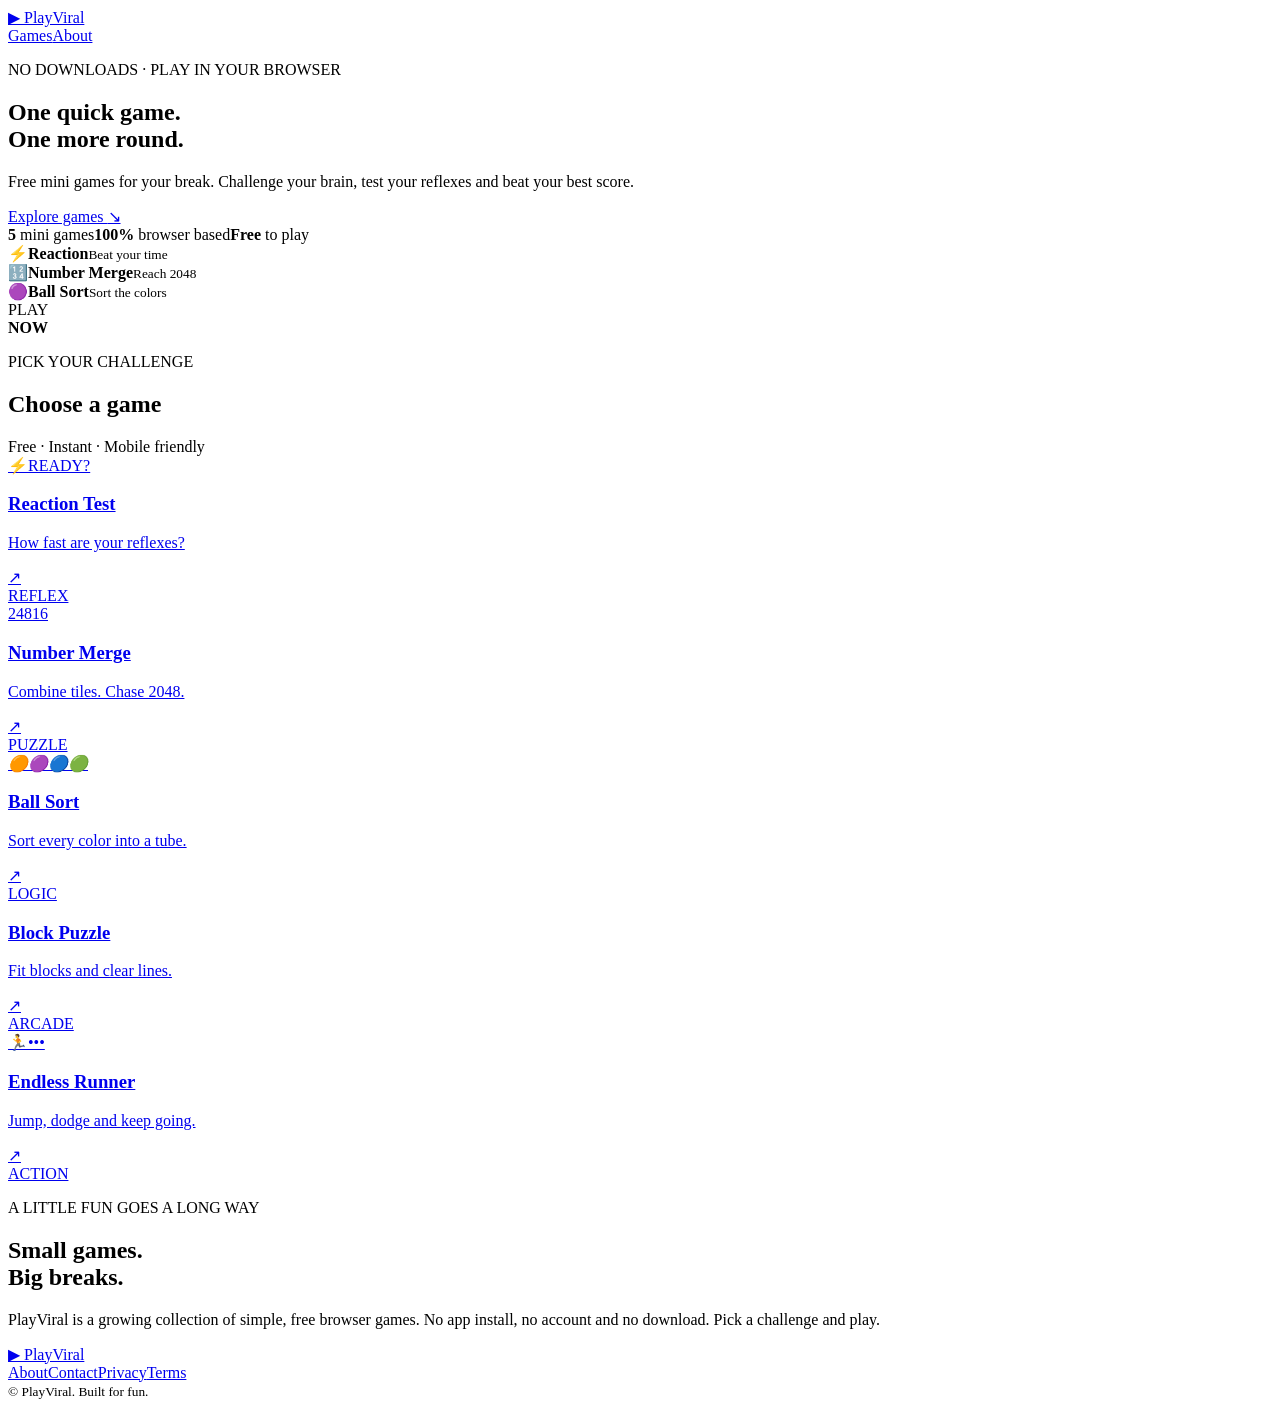
==== index.html @ 58cf7f79 "Initial PlayViral website upload 4." ====
<!doctype html>
<html lang="en">
<head>
  <meta charset="utf-8">
  <meta name="viewport" content="width=device-width, initial-scale=1">
  <title>PlayViral — Free Online Mini Games</title>
  <meta name="description" content="Play free online mini games: reaction speed test, number merge, ball sort, block puzzle and endless runner. No downloads required.">
  <meta name="robots" content="index,follow">
  <link rel="canonical" href="https://YOUR-SITE.pages.dev/">
  <meta property="og:title" content="PlayViral — Free Online Mini Games">
  <meta property="og:description" content="Quick, fun and free browser games. Play instantly on desktop or mobile.">
  <meta property="og:type" content="website">
  <link rel="stylesheet" href="assets/style.css">
  <script defer src="assets/app.js"></script>
</head>
<body>
<header class="site-header">
  <a class="brand" href="./"><span class="brand-mark">▶</span> PlayViral</a>
  <nav><a href="#games">Games</a><a href="#about">About</a></nav>
</header>
<main>
  <section class="hero">
    <div class="hero-copy">
      <p class="eyebrow">NO DOWNLOADS · PLAY IN YOUR BROWSER</p>
      <h1>One quick game.<br><span>One more round.</span></h1>
      <p class="hero-sub">Free mini games for your break. Challenge your brain, test your reflexes and beat your best score.</p>
      <a class="primary-btn" href="#games">Explore games <span>↘</span></a>
      <div class="hero-stats"><span><b>5</b> mini games</span><span><b>100%</b> browser based</span><span><b>Free</b> to play</span></div>
    </div>
    <div class="hero-art" aria-label="Decorative game cards">
      <div class="float-card card-one"><span>⚡</span><b>Reaction</b><small>Beat your time</small></div>
      <div class="float-card card-two"><span>🔢</span><b>Number Merge</b><small>Reach 2048</small></div>
      <div class="float-card card-three"><span>🟣</span><b>Ball Sort</b><small>Sort the colors</small></div>
      <div class="hero-orb">PLAY<br><strong>NOW</strong></div>
    </div>
  </section>

  <section class="section" id="games">
    <div class="section-heading"><div><p class="eyebrow">PICK YOUR CHALLENGE</p><h2>Choose a game</h2></div><span class="muted">Free · Instant · Mobile friendly</span></div>
    <div class="game-grid">
      <a class="game-card" href="games/reaction-test.html"><div class="game-visual visual-reaction">⚡<span>READY?</span></div><div class="game-info"><div><h3>Reaction Test</h3><p>How fast are your reflexes?</p></div><span class="play-icon">↗</span></div><span class="tag">REFLEX</span></a>
      <a class="game-card" href="games/number-merge.html"><div class="game-visual visual-number"><span>2</span><span>4</span><span>8</span><span>16</span></div><div class="game-info"><div><h3>Number Merge</h3><p>Combine tiles. Chase 2048.</p></div><span class="play-icon">↗</span></div><span class="tag">PUZZLE</span></a>
      <a class="game-card" href="games/ball-sort.html"><div class="game-visual visual-balls"><i>🟠</i><i>🟣</i><i>🔵</i><i>🟢</i></div><div class="game-info"><div><h3>Ball Sort</h3><p>Sort every color into a tube.</p></div><span class="play-icon">↗</span></div><span class="tag">LOGIC</span></a>
      <a class="game-card" href="games/block-puzzle.html"><div class="game-visual visual-block"><span></span><span></span><span></span><span></span><span></span><span></span><span></span></div><div class="game-info"><div><h3>Block Puzzle</h3><p>Fit blocks and clear lines.</p></div><span class="play-icon">↗</span></div><span class="tag">ARCADE</span></a>
      <a class="game-card" href="games/endless-runner.html"><div class="game-visual visual-runner">🏃<span>•••</span></div><div class="game-info"><div><h3>Endless Runner</h3><p>Jump, dodge and keep going.</p></div><span class="play-icon">↗</span></div><span class="tag">ACTION</span></a>
    </div>
  </section>
  <section class="about-strip" id="about"><div><p class="eyebrow">A LITTLE FUN GOES A LONG WAY</p><h2>Small games.<br>Big breaks.</h2></div><p>PlayViral is a growing collection of simple, free browser games. No app install, no account and no download. Pick a challenge and play.</p></section>
</main>
<footer><a class="brand" href="./"><span class="brand-mark">▶</span> PlayViral</a><div><a href="about.html">About</a><a href="contact.html">Contact</a><a href="privacy.html">Privacy</a><a href="terms.html">Terms</a></div><small>© <span id="year"></span> PlayViral. Built for fun.</small></footer>
</body></html>
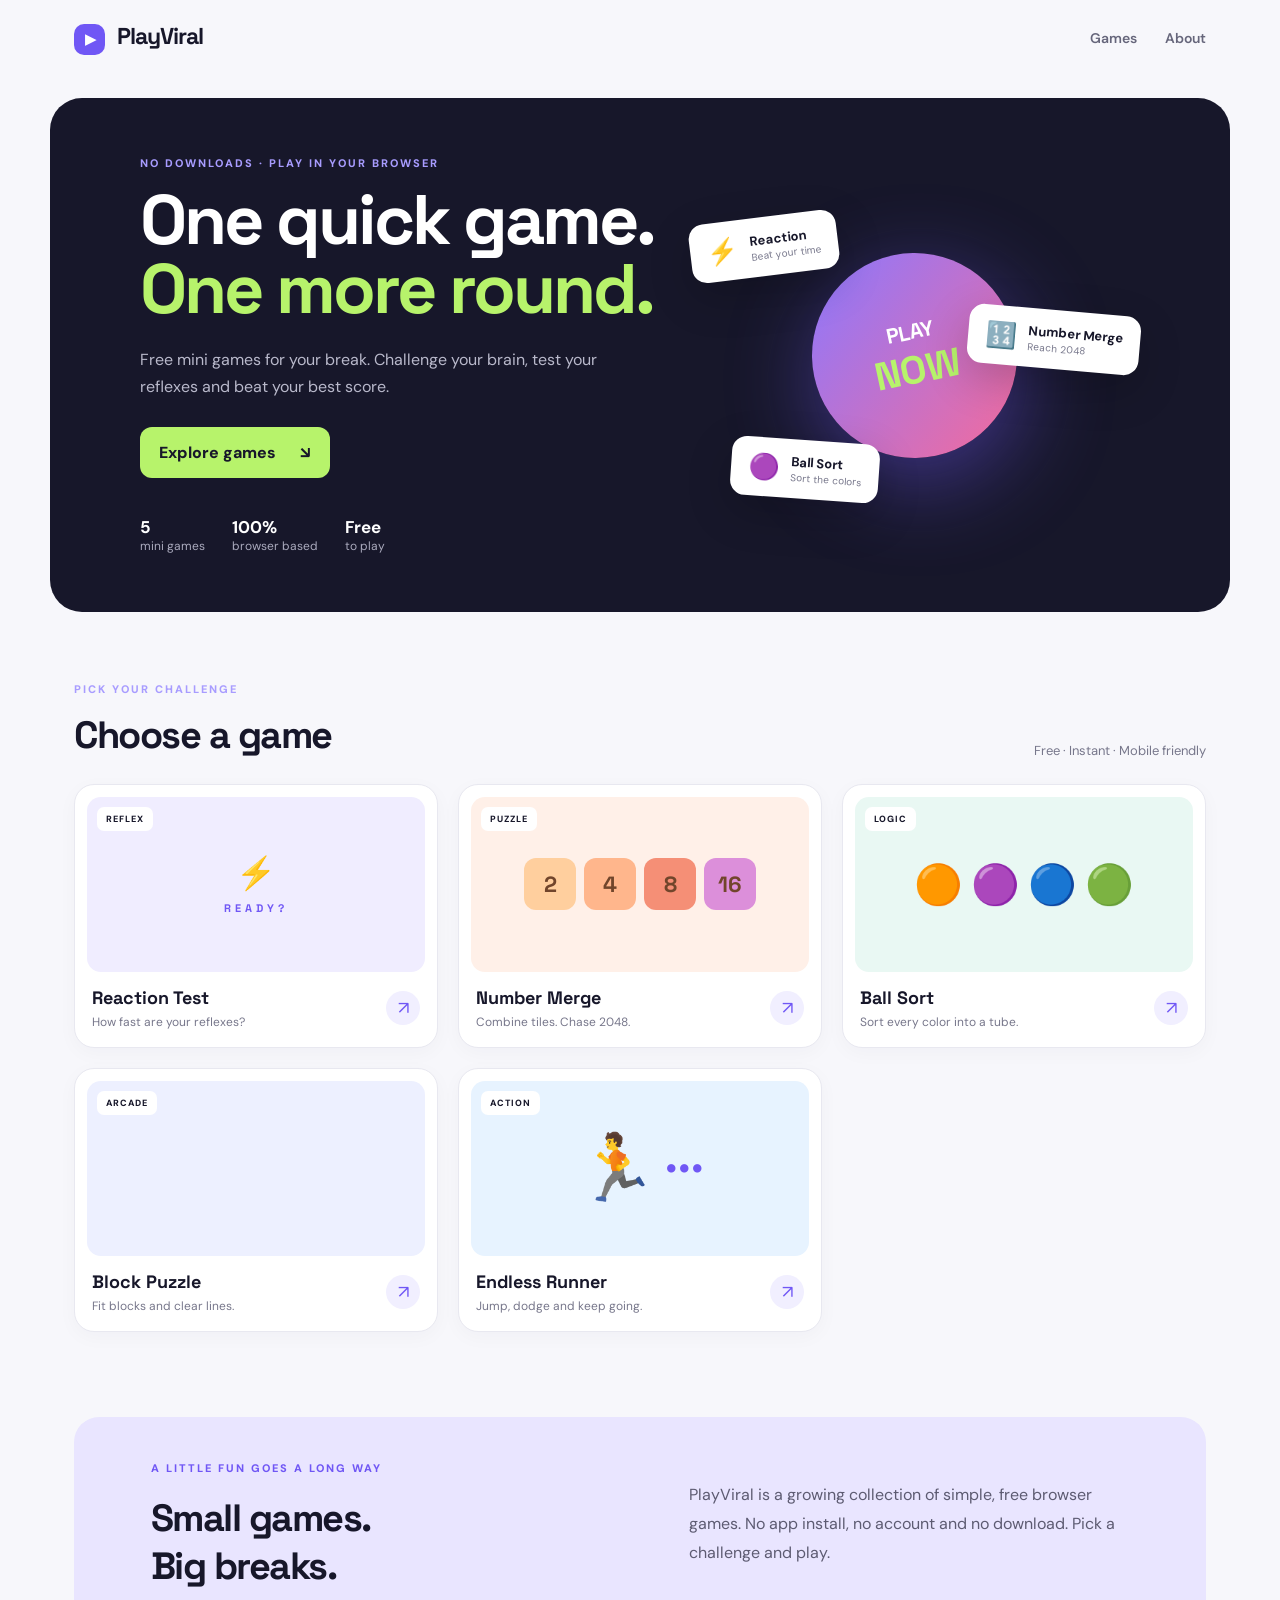
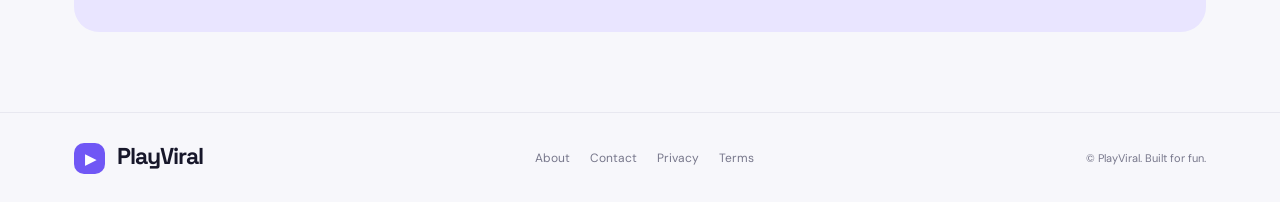
==== commit 25b713b4: "Update stylesheet link to root path" ====
--- a/index.html
+++ b/index.html
@@ -10,7 +10,7 @@
   <meta property="og:title" content="PlayViral — Free Online Mini Games">
   <meta property="og:description" content="Quick, fun and free browser games. Play instantly on desktop or mobile.">
   <meta property="og:type" content="website">
-  <link rel="stylesheet" href="assets/style.css">
+  <link rel="stylesheet" href="/style.css">
   <script defer src="assets/app.js"></script>
 </head>
 <body>
@@ -48,4 +48,4 @@
   <section class="about-strip" id="about"><div><p class="eyebrow">A LITTLE FUN GOES A LONG WAY</p><h2>Small games.<br>Big breaks.</h2></div><p>PlayViral is a growing collection of simple, free browser games. No app install, no account and no download. Pick a challenge and play.</p></section>
 </main>
 <footer><a class="brand" href="./"><span class="brand-mark">▶</span> PlayViral</a><div><a href="about.html">About</a><a href="contact.html">Contact</a><a href="privacy.html">Privacy</a><a href="terms.html">Terms</a></div><small>© <span id="year"></span> PlayViral. Built for fun.</small></footer>
-</body></html>+</body></html>
--- a/style.css
+++ b/style.css
@@ -0,0 +1,6 @@
+@import url('https://fonts.googleapis.com/css2?family=DM+Sans:wght@400;500;600;700;800&family=Space+Grotesk:wght@500;600;700&display=swap');
+:root{--ink:#17172a;--muted:#77778b;--paper:#f7f7fb;--purple:#7057f5;--pink:#f46b9b;--line:#e8e8f0;--green:#b7f36b}
+*{box-sizing:border-box}html{scroll-behavior:smooth}body{margin:0;background:var(--paper);color:var(--ink);font-family:'DM Sans',sans-serif}a{color:inherit;text-decoration:none}.site-header{height:76px;max-width:1180px;margin:auto;padding:0 24px;display:flex;align-items:center;justify-content:space-between}.brand{font:700 23px 'Space Grotesk';letter-spacing:-1px}.brand-mark{display:inline-grid;place-items:center;width:31px;height:31px;border-radius:10px;background:var(--purple);color:white;font-size:14px;margin-right:7px}.site-header nav{display:flex;gap:28px;color:#66667b;font-weight:600;font-size:14px}.hero{max-width:1180px;margin:22px auto 70px;padding:58px 7%;border-radius:32px;background:#17172a;color:white;display:grid;grid-template-columns:1.1fr .9fr;align-items:center;min-height:460px;overflow:hidden}.eyebrow{font-size:11px;font-weight:800;letter-spacing:2px;color:#a89cff;margin:0 0 15px}.hero h1{font:700 clamp(42px,6vw,70px)/.99 'Space Grotesk';letter-spacing:-3px;margin:0}.hero h1 span{color:var(--green)}.hero-sub{max-width:470px;color:#b9b9cb;line-height:1.7;margin:22px 0 27px}.primary-btn{display:inline-flex;gap:24px;align-items:center;background:var(--green);color:#17172a;border-radius:12px;padding:15px 19px;font-weight:800}.hero-stats{display:flex;gap:27px;margin-top:38px;color:#aaaabd;font-size:12px}.hero-stats b{display:block;color:white;font-size:17px}.hero-art{height:320px;position:relative}.hero-orb{position:absolute;width:205px;height:205px;border-radius:50%;background:linear-gradient(140deg,#8c78ff,#f46b9b);display:grid;place-content:center;text-align:center;left:27%;top:18%;font:700 21px 'Space Grotesk';transform:rotate(-12deg);box-shadow:0 25px 90px #7057f577}.hero-orb strong{font-size:39px;color:var(--green)}.float-card{position:absolute;z-index:2;background:#fff;color:var(--ink);border-radius:15px;padding:13px 17px;box-shadow:0 15px 45px #0003;display:grid;grid-template-columns:34px auto;align-items:center;column-gap:9px}.float-card span{grid-row:span 2;font-size:25px}.float-card b{font-size:13px}.float-card small{color:var(--muted);font-size:10px}.card-one{top:7%;left:0;transform:rotate(-7deg)}.card-two{right:0;top:36%;transform:rotate(5deg)}.card-three{bottom:5%;left:9%;transform:rotate(4deg)}.section{max-width:1180px;margin:0 auto 85px;padding:0 24px}.section-heading{display:flex;justify-content:space-between;align-items:end;margin-bottom:25px}.section h2,.about-strip h2{font:700 38px 'Space Grotesk';letter-spacing:-1.5px;margin:0}.muted{color:var(--muted);font-size:13px}.game-grid{display:grid;grid-template-columns:repeat(3,1fr);gap:20px}.game-card{position:relative;background:#fff;border:1px solid var(--line);border-radius:20px;padding:12px;transition:.2s;box-shadow:0 5px 20px #27274a08}.game-card:hover{transform:translateY(-5px);box-shadow:0 15px 35px #27274a12}.game-visual{height:175px;border-radius:14px;display:flex;align-items:center;justify-content:center;gap:8px;font-size:44px;overflow:hidden}.visual-reaction{background:#f0edff;color:#7057f5;flex-direction:column;font:700 32px 'Space Grotesk'}.visual-reaction span{font-size:11px;letter-spacing:4px}.visual-number{background:#fff0e8}.visual-number span{width:52px;height:52px;border-radius:12px;background:#ffcf9e;display:grid;place-items:center;font:700 22px 'Space Grotesk';color:#71452b}.visual-number span:nth-child(2){background:#ffb68c}.visual-number span:nth-child(3){background:#f58f76}.visual-number span:nth-child(4){background:#dc8fda}.visual-balls{background:#e9f8f3}.visual-balls i{font-style:normal;font-size:39px}.visual-block{background:#edf0ff;display:grid;grid-template-columns:repeat(4,30px);grid-template-rows:repeat(3,30px);gap:4px}.visual-block span{background:#8b7afa;border-radius:6px}.visual-block span:nth-child(2),.visual-block span:nth-child(5){background:#f46b9b}.visual-runner{background:#e7f3ff;font-size:65px;position:relative}.visual-runner span{font-size:35px;color:#7057f5}.game-info{display:flex;justify-content:space-between;align-items:center;padding:14px 5px 5px}.game-info h3{margin:0 0 5px;font:700 18px 'Space Grotesk'}.game-info p{margin:0;color:var(--muted);font-size:12px}.play-icon{background:#f1efff;color:var(--purple);width:34px;height:34px;display:grid;place-items:center;border-radius:50%;font-size:18px}.tag{position:absolute;top:22px;left:22px;background:#fff;padding:6px 9px;border-radius:7px;font-size:9px;font-weight:800;letter-spacing:1px}.about-strip{max-width:1132px;margin:0 auto 80px;background:#e9e5ff;border-radius:25px;padding:42px 6%;display:flex;justify-content:space-between;align-items:center;gap:40px}.about-strip .eyebrow{color:#7057f5}.about-strip p{max-width:440px;color:#5d5b72;line-height:1.8}footer{border-top:1px solid var(--line);padding:28px max(24px,calc((100% - 1132px)/2));display:flex;align-items:center;justify-content:space-between;gap:20px;flex-wrap:wrap}footer div{display:flex;gap:20px;color:var(--muted);font-size:12px}footer small{color:var(--muted);font-size:11px}
+.game-page{max-width:1000px;margin:25px auto 70px;padding:0 20px}.back-link{color:var(--muted);font-size:13px;font-weight:700}.game-head{text-align:center;margin:28px 0}.game-head .eyebrow{color:var(--purple)}.game-head h1{font:700 clamp(32px,5vw,48px) 'Space Grotesk';letter-spacing:-2px;margin:0 0 10px}.game-head p{color:var(--muted);margin:0}.game-shell{background:#fff;border:1px solid var(--line);border-radius:22px;padding:22px;box-shadow:0 10px 35px #27274a0a}.game-toolbar{display:flex;justify-content:space-between;align-items:center;gap:10px;flex-wrap:wrap;margin-bottom:16px}.score-pill{background:#f1efff;border-radius:10px;padding:9px 13px;font-weight:800;font-size:13px}.control-btn{border:0;border-radius:10px;background:var(--purple);color:#fff;padding:10px 15px;font-weight:800;cursor:pointer}.control-btn.secondary{background:#f0eff7;color:#4e4b65}.game-area{min-height:330px;border-radius:15px;background:#f7f7fc;display:flex;align-items:center;justify-content:center;padding:18px;position:relative}.instructions{text-align:center;color:var(--muted);font-size:13px;line-height:1.7;margin:18px auto 0;max-width:650px}.reaction-pad{width:100%;min-height:300px;border:0;border-radius:14px;background:#e9e5ff;color:#4d3bc3;font:700 26px 'Space Grotesk';cursor:pointer}.reaction-pad.waiting{background:#fce7ed;color:#bd315c}.reaction-pad.go{background:#c9f7d7;color:#16753a}.tile-board{display:grid;grid-template-columns:repeat(4,minmax(52px,75px));gap:8px;background:#b8aa9a;padding:9px;border-radius:10px}.tile{aspect-ratio:1;border-radius:7px;background:#d9d0c6;display:grid;place-items:center;font:700 22px 'Space Grotesk';color:#62594f}.tile.v2{background:#eee4da}.tile.v4{background:#ede0c8}.tile.v8{background:#f2b179;color:#fff}.tile.v16{background:#f59563;color:#fff}.tile.v32{background:#f67c5f;color:#fff}.tile.v64{background:#f65e3b;color:#fff}.tile.big{background:#edcf72;color:#fff}.tubes{display:flex;gap:12px;align-items:end;justify-content:center;flex-wrap:wrap}.tube{height:190px;width:48px;border:3px solid #aaa5bd;border-top:0;border-radius:0 0 18px 18px;display:flex;flex-direction:column-reverse;align-items:center;padding:4px;gap:3px;cursor:pointer;background:#fff}.ball{width:32px;height:32px;border-radius:50%;flex:none}.ball.red{background:#f26c75}.ball.blue{background:#5a9cf5}.ball.green{background:#53c99b}.ball.yellow{background:#f6c85f}.ball.purple{background:#9b79e8}.ball.orange{background:#f49a52}.block-board{display:grid;grid-template-columns:repeat(8,34px);gap:3px;background:#dfe1ef;padding:7px;border-radius:10px}.block-cell{width:34px;height:34px;background:#f7f7fc;border-radius:5px}.block-cell.filled{background:#7663ec}.runner-canvas{width:min(100%,680px);background:#e9f3ff;border-radius:12px;touch-action:manipulation}.game-note{color:var(--muted);font-size:12px;text-align:center;margin-top:14px}.content-section{max-width:760px;margin:30px auto;padding:0 20px;line-height:1.8;color:#5e5e70}.content-section h2{font:700 23px 'Space Grotesk';color:var(--ink)}.content-section p{font-size:14px}
+@media(max-width:760px){.hero{margin:8px 12px 50px;padding:42px 25px 20px;grid-template-columns:1fr}.hero-art{height:245px;margin-top:12px}.hero-orb{width:160px;height:160px;left:28%;top:16%}.hero-stats{gap:18px}.game-grid{grid-template-columns:repeat(2,1fr);gap:12px}.game-visual{height:130px}.game-info h3{font-size:15px}.game-info p{font-size:11px}.section-heading{align-items:start;gap:10px;flex-direction:column}.about-strip{margin:0 12px 50px;display:block;padding:30px}.about-strip p{margin-bottom:0}.site-header{height:65px}.site-header nav{gap:15px}footer{padding:25px;display:grid}.block-board{grid-template-columns:repeat(8, minmax(25px,1fr));width:100%;max-width:320px}.block-cell{width:100%;aspect-ratio:1;height:auto}.tile-board{grid-template-columns:repeat(4,minmax(48px,1fr));width:min(100%,340px)}.game-shell{padding:12px}.game-area{min-height:300px;padding:10px}}
+@media(max-width:400px){.game-grid{grid-template-columns:1fr}.game-visual{height:155px}.hero h1{font-size:42px}.hero-stats{font-size:10px}}
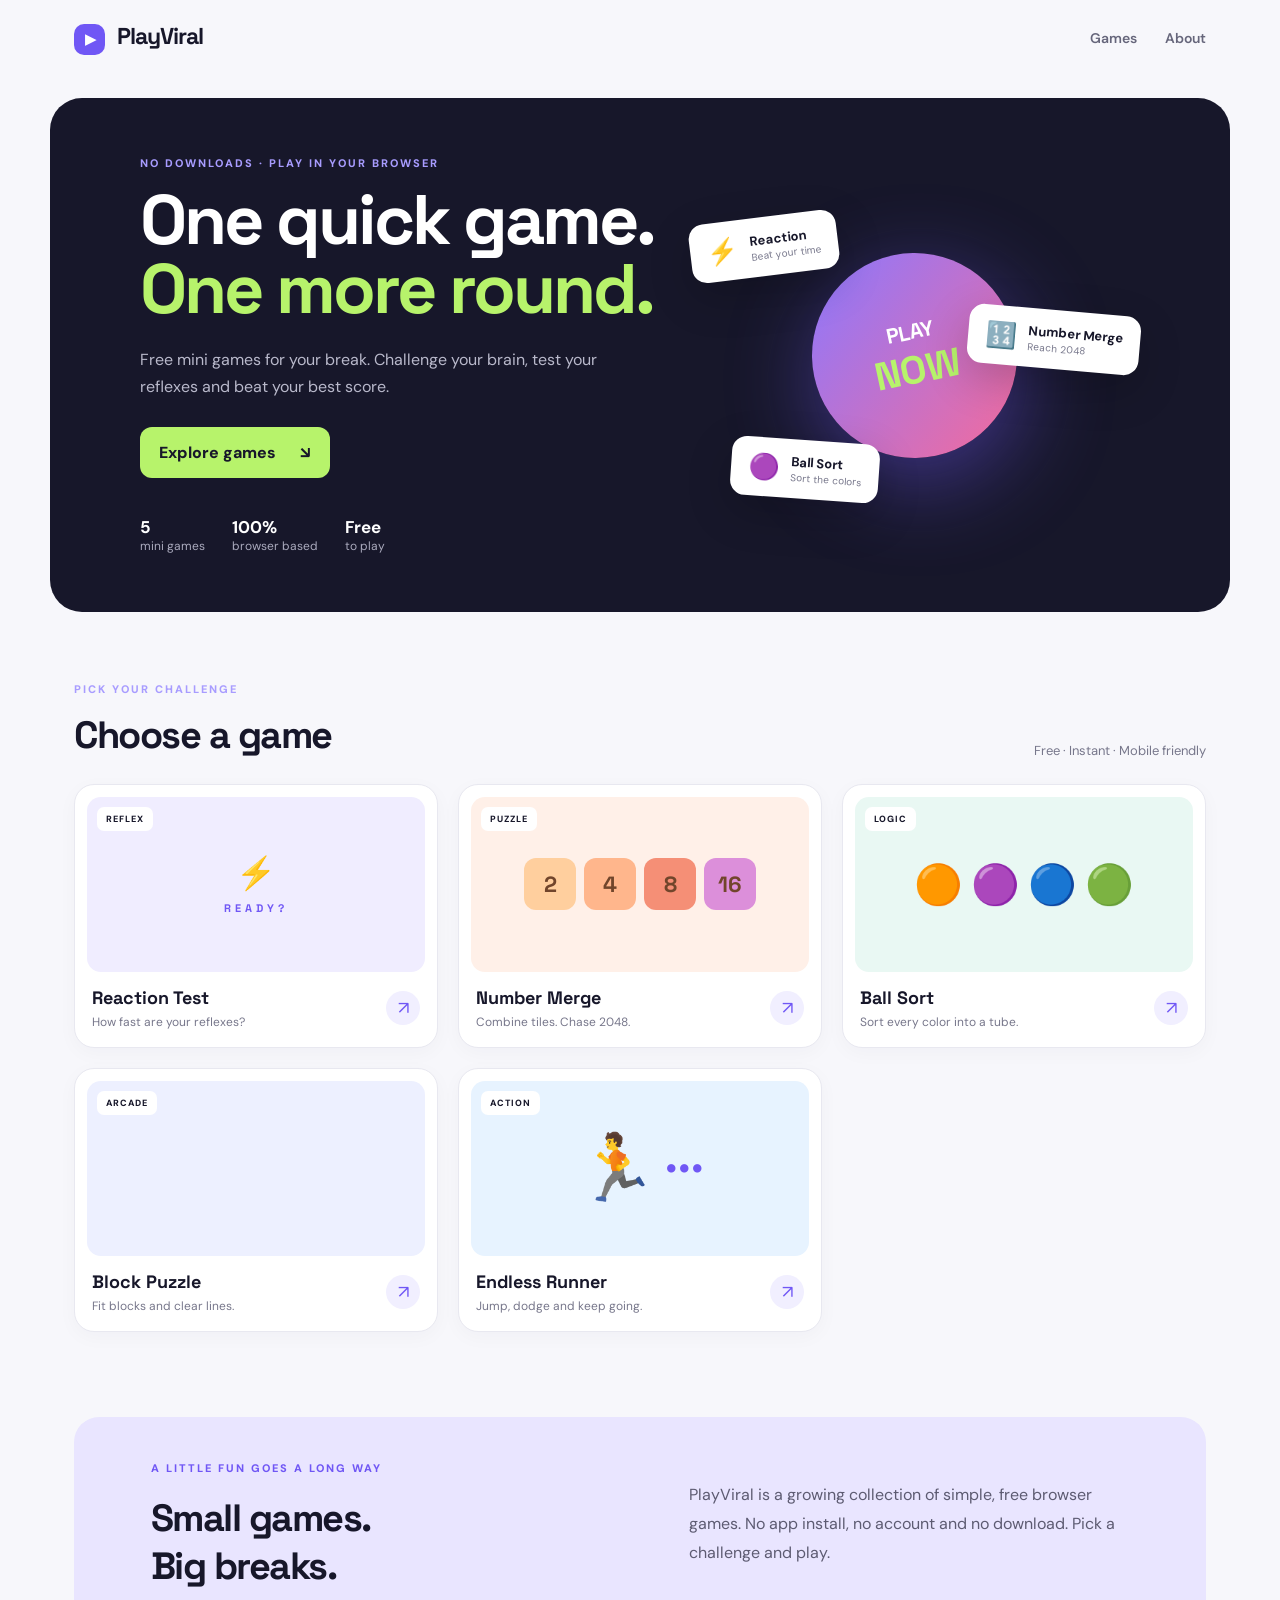
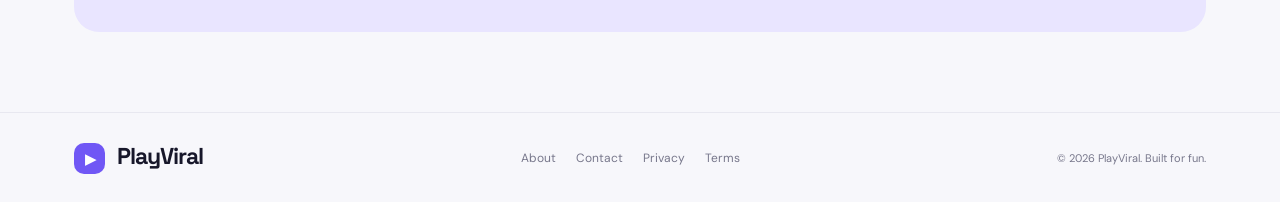
==== commit c0575801: "Refactor index.html for improved structure and links" ====
--- a/index.html
+++ b/index.html
@@ -1,51 +1,300 @@
-<!doctype html>
+
+<!DOCTYPE html>
 <html lang="en">
 <head>
-  <meta charset="utf-8">
+  <meta charset="UTF-8">
   <meta name="viewport" content="width=device-width, initial-scale=1">
+
   <title>PlayViral — Free Online Mini Games</title>
+
   <meta name="description" content="Play free online mini games: reaction speed test, number merge, ball sort, block puzzle and endless runner. No downloads required.">
+
   <meta name="robots" content="index,follow">
-  <link rel="canonical" href="https://YOUR-SITE.pages.dev/">
+  <meta name="theme-color" content="#f7f7fb">
+
+  <link rel="canonical" href="https://viral-mini-games.rathoreking2016.workers.dev/">
+
   <meta property="og:title" content="PlayViral — Free Online Mini Games">
   <meta property="og:description" content="Quick, fun and free browser games. Play instantly on desktop or mobile.">
   <meta property="og:type" content="website">
-  <link rel="stylesheet" href="/style.css">
-  <script defer src="assets/app.js"></script>
+  <meta property="og:url" content="https://viral-mini-games.rathoreking2016.workers.dev/">
+
+  <!-- Main stylesheet -->
+  <link rel="stylesheet" href="./style.css">
+
+  <!-- Main JavaScript -->
+  <script defer src="./app.js"></script>
 </head>
+
 <body>
+
 <header class="site-header">
-  <a class="brand" href="./"><span class="brand-mark">▶</span> PlayViral</a>
-  <nav><a href="#games">Games</a><a href="#about">About</a></nav>
+
+  <a class="brand" href="./">
+    <span class="brand-mark">▶</span> PlayViral
+  </a>
+
+  <nav>
+    <a href="#games">Games</a>
+    <a href="#about">About</a>
+  </nav>
+
 </header>
+
 <main>
+
+  <!-- HERO SECTION -->
   <section class="hero">
+
     <div class="hero-copy">
-      <p class="eyebrow">NO DOWNLOADS · PLAY IN YOUR BROWSER</p>
-      <h1>One quick game.<br><span>One more round.</span></h1>
-      <p class="hero-sub">Free mini games for your break. Challenge your brain, test your reflexes and beat your best score.</p>
-      <a class="primary-btn" href="#games">Explore games <span>↘</span></a>
-      <div class="hero-stats"><span><b>5</b> mini games</span><span><b>100%</b> browser based</span><span><b>Free</b> to play</span></div>
-    </div>
-    <div class="hero-art" aria-label="Decorative game cards">
-      <div class="float-card card-one"><span>⚡</span><b>Reaction</b><small>Beat your time</small></div>
-      <div class="float-card card-two"><span>🔢</span><b>Number Merge</b><small>Reach 2048</small></div>
-      <div class="float-card card-three"><span>🟣</span><b>Ball Sort</b><small>Sort the colors</small></div>
-      <div class="hero-orb">PLAY<br><strong>NOW</strong></div>
-    </div>
+
+      <p class="eyebrow">
+        NO DOWNLOADS · PLAY IN YOUR BROWSER
+      </p>
+
+      <h1>
+        One quick game.<br>
+        <span>One more round.</span>
+      </h1>
+
+      <p class="hero-sub">
+        Free mini games for your break. Challenge your brain,
+        test your reflexes and beat your best score.
+      </p>
+
+      <a class="primary-btn" href="#games">
+        Explore games <span>↘</span>
+      </a>
+
+      <div class="hero-stats">
+        <span><b>5</b> mini games</span>
+        <span><b>100%</b> browser based</span>
+        <span><b>Free</b> to play</span>
+      </div>
+
+    </div>
+
+    <div class="hero-art" aria-label="Featured games">
+
+      <div class="float-card card-one">
+        <span>⚡</span>
+        <b>Reaction</b>
+        <small>Beat your time</small>
+      </div>
+
+      <div class="float-card card-two">
+        <span>🔢</span>
+        <b>Number Merge</b>
+        <small>Reach 2048</small>
+      </div>
+
+      <div class="float-card card-three">
+        <span>🟣</span>
+        <b>Ball Sort</b>
+        <small>Sort the colors</small>
+      </div>
+
+      <div class="hero-orb">
+        PLAY<br>
+        <strong>NOW</strong>
+      </div>
+
+    </div>
+
   </section>
 
+
+  <!-- GAMES SECTION -->
   <section class="section" id="games">
-    <div class="section-heading"><div><p class="eyebrow">PICK YOUR CHALLENGE</p><h2>Choose a game</h2></div><span class="muted">Free · Instant · Mobile friendly</span></div>
+
+    <div class="section-heading">
+
+      <div>
+        <p class="eyebrow">PICK YOUR CHALLENGE</p>
+        <h2>Choose a game</h2>
+      </div>
+
+      <span class="muted">
+        Free · Instant · Mobile friendly
+      </span>
+
+    </div>
+
+
     <div class="game-grid">
-      <a class="game-card" href="games/reaction-test.html"><div class="game-visual visual-reaction">⚡<span>READY?</span></div><div class="game-info"><div><h3>Reaction Test</h3><p>How fast are your reflexes?</p></div><span class="play-icon">↗</span></div><span class="tag">REFLEX</span></a>
-      <a class="game-card" href="games/number-merge.html"><div class="game-visual visual-number"><span>2</span><span>4</span><span>8</span><span>16</span></div><div class="game-info"><div><h3>Number Merge</h3><p>Combine tiles. Chase 2048.</p></div><span class="play-icon">↗</span></div><span class="tag">PUZZLE</span></a>
-      <a class="game-card" href="games/ball-sort.html"><div class="game-visual visual-balls"><i>🟠</i><i>🟣</i><i>🔵</i><i>🟢</i></div><div class="game-info"><div><h3>Ball Sort</h3><p>Sort every color into a tube.</p></div><span class="play-icon">↗</span></div><span class="tag">LOGIC</span></a>
-      <a class="game-card" href="games/block-puzzle.html"><div class="game-visual visual-block"><span></span><span></span><span></span><span></span><span></span><span></span><span></span></div><div class="game-info"><div><h3>Block Puzzle</h3><p>Fit blocks and clear lines.</p></div><span class="play-icon">↗</span></div><span class="tag">ARCADE</span></a>
-      <a class="game-card" href="games/endless-runner.html"><div class="game-visual visual-runner">🏃<span>•••</span></div><div class="game-info"><div><h3>Endless Runner</h3><p>Jump, dodge and keep going.</p></div><span class="play-icon">↗</span></div><span class="tag">ACTION</span></a>
-    </div>
+
+      <!-- GAME 1: REACTION TEST -->
+      <a class="game-card" href="./reaction-test.html">
+
+        <div class="game-visual visual-reaction">
+          ⚡
+          <span>READY?</span>
+        </div>
+
+        <div class="game-info">
+          <div>
+            <h3>Reaction Test</h3>
+            <p>How fast are your reflexes?</p>
+          </div>
+
+          <span class="play-icon">↗</span>
+        </div>
+
+        <span class="tag">REFLEX</span>
+
+      </a>
+
+
+      <!-- GAME 2: NUMBER MERGE -->
+      <a class="game-card" href="./number-merge.html">
+
+        <div class="game-visual visual-number">
+          <span>2</span>
+          <span>4</span>
+          <span>8</span>
+          <span>16</span>
+        </div>
+
+        <div class="game-info">
+          <div>
+            <h3>Number Merge</h3>
+            <p>Combine tiles. Chase 2048.</p>
+          </div>
+
+          <span class="play-icon">↗</span>
+        </div>
+
+        <span class="tag">PUZZLE</span>
+
+      </a>
+
+
+      <!-- GAME 3: BALL SORT -->
+      <a class="game-card" href="./ball-sort.html">
+
+        <div class="game-visual visual-balls">
+          <i>🟠</i>
+          <i>🟣</i>
+          <i>🔵</i>
+          <i>🟢</i>
+        </div>
+
+        <div class="game-info">
+          <div>
+            <h3>Ball Sort</h3>
+            <p>Sort every color into a tube.</p>
+          </div>
+
+          <span class="play-icon">↗</span>
+        </div>
+
+        <span class="tag">LOGIC</span>
+
+      </a>
+
+
+      <!-- GAME 4: BLOCK PUZZLE -->
+      <a class="game-card" href="./block-puzzle.html">
+
+        <div class="game-visual visual-block">
+          <span></span>
+          <span></span>
+          <span></span>
+          <span></span>
+          <span></span>
+          <span></span>
+          <span></span>
+        </div>
+
+        <div class="game-info">
+          <div>
+            <h3>Block Puzzle</h3>
+            <p>Fit blocks and clear lines.</p>
+          </div>
+
+          <span class="play-icon">↗</span>
+        </div>
+
+        <span class="tag">ARCADE</span>
+
+      </a>
+
+
+      <!-- GAME 5: ENDLESS RUNNER -->
+      <a class="game-card" href="./endless-runner.html">
+
+        <div class="game-visual visual-runner">
+          🏃
+          <span>•••</span>
+        </div>
+
+        <div class="game-info">
+          <div>
+            <h3>Endless Runner</h3>
+            <p>Jump, dodge and keep going.</p>
+          </div>
+
+          <span class="play-icon">↗</span>
+        </div>
+
+        <span class="tag">ACTION</span>
+
+      </a>
+
+    </div>
+
   </section>
-  <section class="about-strip" id="about"><div><p class="eyebrow">A LITTLE FUN GOES A LONG WAY</p><h2>Small games.<br>Big breaks.</h2></div><p>PlayViral is a growing collection of simple, free browser games. No app install, no account and no download. Pick a challenge and play.</p></section>
+
+
+  <!-- ABOUT SECTION -->
+  <section class="about-strip" id="about">
+
+    <div>
+      <p class="eyebrow">A LITTLE FUN GOES A LONG WAY</p>
+
+      <h2>
+        Small games.<br>
+        Big breaks.
+      </h2>
+    </div>
+
+    <p>
+      PlayViral is a growing collection of simple, free browser games.
+      No app install, no account and no download.
+      Pick a challenge and play.
+    </p>
+
+  </section>
+
 </main>
-<footer><a class="brand" href="./"><span class="brand-mark">▶</span> PlayViral</a><div><a href="about.html">About</a><a href="contact.html">Contact</a><a href="privacy.html">Privacy</a><a href="terms.html">Terms</a></div><small>© <span id="year"></span> PlayViral. Built for fun.</small></footer>
-</body></html>
+
+
+<!-- FOOTER -->
+<footer>
+
+  <a class="brand" href="./">
+    <span class="brand-mark">▶</span> PlayViral
+  </a>
+
+  <div>
+    <a href="./about.html">About</a>
+    <a href="./contact.html">Contact</a>
+    <a href="./privacy.html">Privacy</a>
+    <a href="./terms.html">Terms</a>
+  </div>
+
+  <small>
+    © <span id="year"></span> PlayViral. Built for fun.
+  </small>
+
+</footer>
+
+
+<!-- AUTOMATIC COPYRIGHT YEAR -->
+<script>
+  document.getElementById("year").textContent =
+    new Date().getFullYear();
+</script>
+
+</body>
+</html>
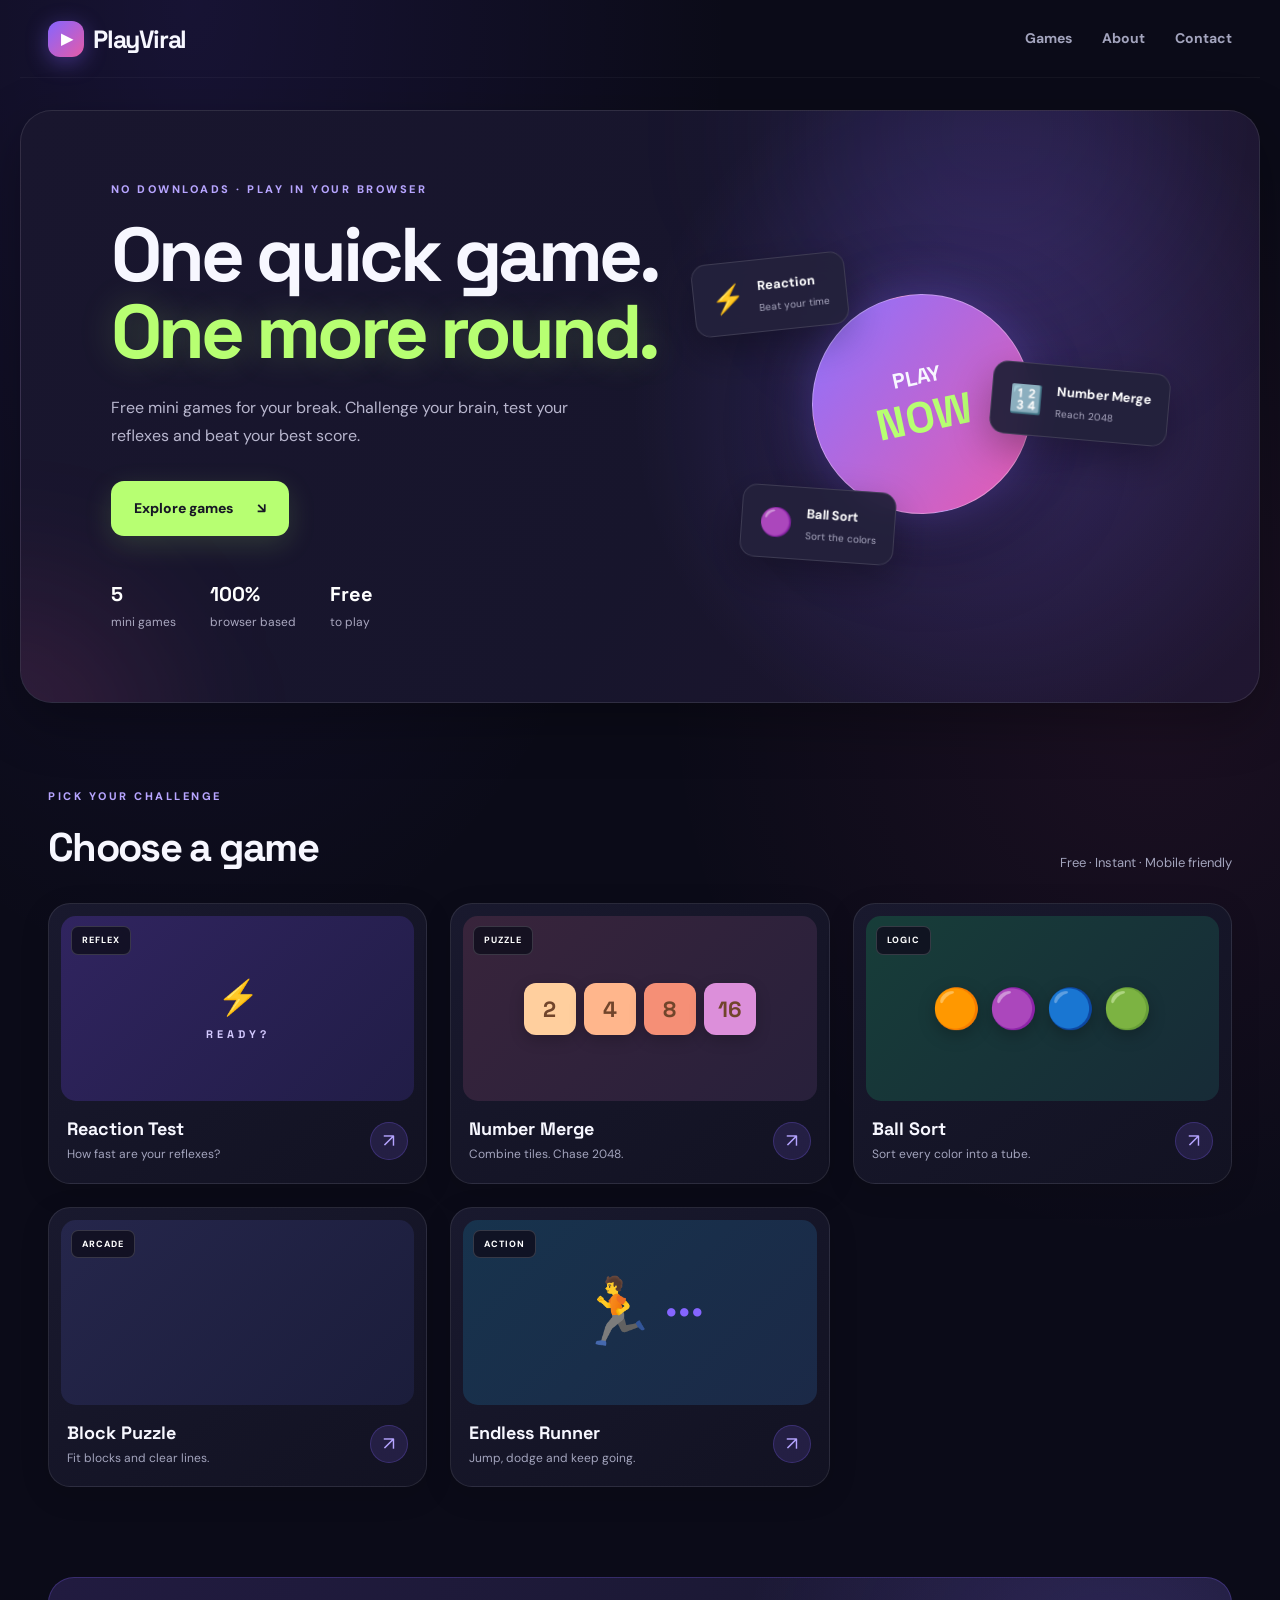
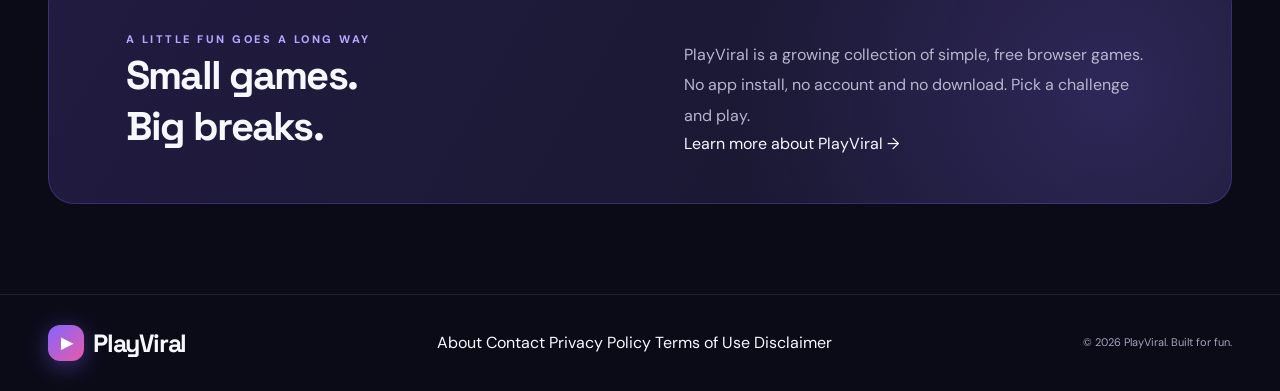
==== commit 85d31702: "Enhance SEO and update navigation structure Updated meta tags for better SEO and accessibility. Impr" ====
--- a/index.html
+++ b/index.html
@@ -7,22 +7,32 @@
 
   <title>PlayViral — Free Online Mini Games</title>
 
-  <meta name="description" content="Play free online mini games: reaction speed test, number merge, ball sort, block puzzle and endless runner. No downloads required.">
-
-  <meta name="robots" content="index,follow">
-  <meta name="theme-color" content="#f7f7fb">
-
-  <link rel="canonical" href="https://viral-mini-games.rathoreking2016.workers.dev/">
+  <meta
+    name="description"
+    content="Play free online mini games on PlayViral. Test your reaction speed, solve number and ball sort puzzles, play block puzzle and enjoy endless runner challenges. No downloads required."
+  >
+
+  <meta name="robots" content="index, follow">
+  <meta name="theme-color" content="#0b1020">
+
+  <link
+    rel="canonical"
+    href="https://viral-mini-games.rathoreking2016.workers.dev/"
+  >
 
   <meta property="og:title" content="PlayViral — Free Online Mini Games">
-  <meta property="og:description" content="Quick, fun and free browser games. Play instantly on desktop or mobile.">
+  <meta
+    property="og:description"
+    content="Quick, fun and free browser games. Play instantly on desktop or mobile."
+  >
   <meta property="og:type" content="website">
-  <meta property="og:url" content="https://viral-mini-games.rathoreking2016.workers.dev/">
-
-  <!-- Main stylesheet -->
+  <meta
+    property="og:url"
+    content="https://viral-mini-games.rathoreking2016.workers.dev/"
+  >
+
   <link rel="stylesheet" href="./style.css">
 
-  <!-- Main JavaScript -->
   <script defer src="./app.js"></script>
 </head>
 
@@ -30,13 +40,14 @@
 
 <header class="site-header">
 
-  <a class="brand" href="./">
+  <a class="brand" href="/" aria-label="PlayViral Home">
     <span class="brand-mark">▶</span> PlayViral
   </a>
 
-  <nav>
+  <nav aria-label="Main navigation">
     <a href="#games">Games</a>
     <a href="#about">About</a>
+    <a href="/contact.html">Contact</a>
   </nav>
 
 </header>
@@ -120,10 +131,9 @@
 
     </div>
 
-
     <div class="game-grid">
 
-      <!-- GAME 1: REACTION TEST -->
+      <!-- GAME 1 -->
       <a class="game-card" href="./reaction-test.html">
 
         <div class="game-visual visual-reaction">
@@ -136,7 +146,6 @@
             <h3>Reaction Test</h3>
             <p>How fast are your reflexes?</p>
           </div>
-
           <span class="play-icon">↗</span>
         </div>
 
@@ -145,7 +154,7 @@
       </a>
 
 
-      <!-- GAME 2: NUMBER MERGE -->
+      <!-- GAME 2 -->
       <a class="game-card" href="./number-merge.html">
 
         <div class="game-visual visual-number">
@@ -160,7 +169,6 @@
             <h3>Number Merge</h3>
             <p>Combine tiles. Chase 2048.</p>
           </div>
-
           <span class="play-icon">↗</span>
         </div>
 
@@ -169,7 +177,7 @@
       </a>
 
 
-      <!-- GAME 3: BALL SORT -->
+      <!-- GAME 3 -->
       <a class="game-card" href="./ball-sort.html">
 
         <div class="game-visual visual-balls">
@@ -184,7 +192,6 @@
             <h3>Ball Sort</h3>
             <p>Sort every color into a tube.</p>
           </div>
-
           <span class="play-icon">↗</span>
         </div>
 
@@ -193,7 +200,7 @@
       </a>
 
 
-      <!-- GAME 4: BLOCK PUZZLE -->
+      <!-- GAME 4 -->
       <a class="game-card" href="./block-puzzle.html">
 
         <div class="game-visual visual-block">
@@ -211,7 +218,6 @@
             <h3>Block Puzzle</h3>
             <p>Fit blocks and clear lines.</p>
           </div>
-
           <span class="play-icon">↗</span>
         </div>
 
@@ -220,7 +226,7 @@
       </a>
 
 
-      <!-- GAME 5: ENDLESS RUNNER -->
+      <!-- GAME 5 -->
       <a class="game-card" href="./endless-runner.html">
 
         <div class="game-visual visual-runner">
@@ -233,7 +239,6 @@
             <h3>Endless Runner</h3>
             <p>Jump, dodge and keep going.</p>
           </div>
-
           <span class="play-icon">↗</span>
         </div>
 
@@ -258,11 +263,15 @@
       </h2>
     </div>
 
-    <p>
-      PlayViral is a growing collection of simple, free browser games.
-      No app install, no account and no download.
-      Pick a challenge and play.
-    </p>
+    <div>
+      <p>
+        PlayViral is a growing collection of simple,
+        free browser games. No app install, no account
+        and no download. Pick a challenge and play.
+      </p>
+
+      <a href="/about.html">Learn more about PlayViral →</a>
+    </div>
 
   </section>
 
@@ -272,16 +281,23 @@
 <!-- FOOTER -->
 <footer>
 
-  <a class="brand" href="./">
+  <a class="brand" href="/" aria-label="PlayViral Home">
     <span class="brand-mark">▶</span> PlayViral
   </a>
 
-  <div>
-    <a href="./about.html">About</a>
-    <a href="./contact.html">Contact</a>
-    <a href="./privacy.html">Privacy</a>
-    <a href="./terms.html">Terms</a>
-  </div>
+  <nav aria-label="Footer navigation">
+
+    <a href="/about.html">About</a>
+
+    <a href="/contact.html">Contact</a>
+
+    <a href="/privacy.html">Privacy Policy</a>
+
+    <a href="/terms.html">Terms of Use</a>
+
+    <a href="/disclaimer.html">Disclaimer</a>
+
+  </nav>
 
   <small>
     © <span id="year"></span> PlayViral. Built for fun.
@@ -289,12 +305,5 @@
 
 </footer>
 
-
-<!-- AUTOMATIC COPYRIGHT YEAR -->
-<script>
-  document.getElementById("year").textContent =
-    new Date().getFullYear();
-</script>
-
 </body>
 </html>
--- a/style.css
+++ b/style.css
@@ -1,6 +1,1356 @@
-@import url('https://fonts.googleapis.com/css2?family=DM+Sans:wght@400;500;600;700;800&family=Space+Grotesk:wght@500;600;700&display=swap');
-:root{--ink:#17172a;--muted:#77778b;--paper:#f7f7fb;--purple:#7057f5;--pink:#f46b9b;--line:#e8e8f0;--green:#b7f36b}
-*{box-sizing:border-box}html{scroll-behavior:smooth}body{margin:0;background:var(--paper);color:var(--ink);font-family:'DM Sans',sans-serif}a{color:inherit;text-decoration:none}.site-header{height:76px;max-width:1180px;margin:auto;padding:0 24px;display:flex;align-items:center;justify-content:space-between}.brand{font:700 23px 'Space Grotesk';letter-spacing:-1px}.brand-mark{display:inline-grid;place-items:center;width:31px;height:31px;border-radius:10px;background:var(--purple);color:white;font-size:14px;margin-right:7px}.site-header nav{display:flex;gap:28px;color:#66667b;font-weight:600;font-size:14px}.hero{max-width:1180px;margin:22px auto 70px;padding:58px 7%;border-radius:32px;background:#17172a;color:white;display:grid;grid-template-columns:1.1fr .9fr;align-items:center;min-height:460px;overflow:hidden}.eyebrow{font-size:11px;font-weight:800;letter-spacing:2px;color:#a89cff;margin:0 0 15px}.hero h1{font:700 clamp(42px,6vw,70px)/.99 'Space Grotesk';letter-spacing:-3px;margin:0}.hero h1 span{color:var(--green)}.hero-sub{max-width:470px;color:#b9b9cb;line-height:1.7;margin:22px 0 27px}.primary-btn{display:inline-flex;gap:24px;align-items:center;background:var(--green);color:#17172a;border-radius:12px;padding:15px 19px;font-weight:800}.hero-stats{display:flex;gap:27px;margin-top:38px;color:#aaaabd;font-size:12px}.hero-stats b{display:block;color:white;font-size:17px}.hero-art{height:320px;position:relative}.hero-orb{position:absolute;width:205px;height:205px;border-radius:50%;background:linear-gradient(140deg,#8c78ff,#f46b9b);display:grid;place-content:center;text-align:center;left:27%;top:18%;font:700 21px 'Space Grotesk';transform:rotate(-12deg);box-shadow:0 25px 90px #7057f577}.hero-orb strong{font-size:39px;color:var(--green)}.float-card{position:absolute;z-index:2;background:#fff;color:var(--ink);border-radius:15px;padding:13px 17px;box-shadow:0 15px 45px #0003;display:grid;grid-template-columns:34px auto;align-items:center;column-gap:9px}.float-card span{grid-row:span 2;font-size:25px}.float-card b{font-size:13px}.float-card small{color:var(--muted);font-size:10px}.card-one{top:7%;left:0;transform:rotate(-7deg)}.card-two{right:0;top:36%;transform:rotate(5deg)}.card-three{bottom:5%;left:9%;transform:rotate(4deg)}.section{max-width:1180px;margin:0 auto 85px;padding:0 24px}.section-heading{display:flex;justify-content:space-between;align-items:end;margin-bottom:25px}.section h2,.about-strip h2{font:700 38px 'Space Grotesk';letter-spacing:-1.5px;margin:0}.muted{color:var(--muted);font-size:13px}.game-grid{display:grid;grid-template-columns:repeat(3,1fr);gap:20px}.game-card{position:relative;background:#fff;border:1px solid var(--line);border-radius:20px;padding:12px;transition:.2s;box-shadow:0 5px 20px #27274a08}.game-card:hover{transform:translateY(-5px);box-shadow:0 15px 35px #27274a12}.game-visual{height:175px;border-radius:14px;display:flex;align-items:center;justify-content:center;gap:8px;font-size:44px;overflow:hidden}.visual-reaction{background:#f0edff;color:#7057f5;flex-direction:column;font:700 32px 'Space Grotesk'}.visual-reaction span{font-size:11px;letter-spacing:4px}.visual-number{background:#fff0e8}.visual-number span{width:52px;height:52px;border-radius:12px;background:#ffcf9e;display:grid;place-items:center;font:700 22px 'Space Grotesk';color:#71452b}.visual-number span:nth-child(2){background:#ffb68c}.visual-number span:nth-child(3){background:#f58f76}.visual-number span:nth-child(4){background:#dc8fda}.visual-balls{background:#e9f8f3}.visual-balls i{font-style:normal;font-size:39px}.visual-block{background:#edf0ff;display:grid;grid-template-columns:repeat(4,30px);grid-template-rows:repeat(3,30px);gap:4px}.visual-block span{background:#8b7afa;border-radius:6px}.visual-block span:nth-child(2),.visual-block span:nth-child(5){background:#f46b9b}.visual-runner{background:#e7f3ff;font-size:65px;position:relative}.visual-runner span{font-size:35px;color:#7057f5}.game-info{display:flex;justify-content:space-between;align-items:center;padding:14px 5px 5px}.game-info h3{margin:0 0 5px;font:700 18px 'Space Grotesk'}.game-info p{margin:0;color:var(--muted);font-size:12px}.play-icon{background:#f1efff;color:var(--purple);width:34px;height:34px;display:grid;place-items:center;border-radius:50%;font-size:18px}.tag{position:absolute;top:22px;left:22px;background:#fff;padding:6px 9px;border-radius:7px;font-size:9px;font-weight:800;letter-spacing:1px}.about-strip{max-width:1132px;margin:0 auto 80px;background:#e9e5ff;border-radius:25px;padding:42px 6%;display:flex;justify-content:space-between;align-items:center;gap:40px}.about-strip .eyebrow{color:#7057f5}.about-strip p{max-width:440px;color:#5d5b72;line-height:1.8}footer{border-top:1px solid var(--line);padding:28px max(24px,calc((100% - 1132px)/2));display:flex;align-items:center;justify-content:space-between;gap:20px;flex-wrap:wrap}footer div{display:flex;gap:20px;color:var(--muted);font-size:12px}footer small{color:var(--muted);font-size:11px}
-.game-page{max-width:1000px;margin:25px auto 70px;padding:0 20px}.back-link{color:var(--muted);font-size:13px;font-weight:700}.game-head{text-align:center;margin:28px 0}.game-head .eyebrow{color:var(--purple)}.game-head h1{font:700 clamp(32px,5vw,48px) 'Space Grotesk';letter-spacing:-2px;margin:0 0 10px}.game-head p{color:var(--muted);margin:0}.game-shell{background:#fff;border:1px solid var(--line);border-radius:22px;padding:22px;box-shadow:0 10px 35px #27274a0a}.game-toolbar{display:flex;justify-content:space-between;align-items:center;gap:10px;flex-wrap:wrap;margin-bottom:16px}.score-pill{background:#f1efff;border-radius:10px;padding:9px 13px;font-weight:800;font-size:13px}.control-btn{border:0;border-radius:10px;background:var(--purple);color:#fff;padding:10px 15px;font-weight:800;cursor:pointer}.control-btn.secondary{background:#f0eff7;color:#4e4b65}.game-area{min-height:330px;border-radius:15px;background:#f7f7fc;display:flex;align-items:center;justify-content:center;padding:18px;position:relative}.instructions{text-align:center;color:var(--muted);font-size:13px;line-height:1.7;margin:18px auto 0;max-width:650px}.reaction-pad{width:100%;min-height:300px;border:0;border-radius:14px;background:#e9e5ff;color:#4d3bc3;font:700 26px 'Space Grotesk';cursor:pointer}.reaction-pad.waiting{background:#fce7ed;color:#bd315c}.reaction-pad.go{background:#c9f7d7;color:#16753a}.tile-board{display:grid;grid-template-columns:repeat(4,minmax(52px,75px));gap:8px;background:#b8aa9a;padding:9px;border-radius:10px}.tile{aspect-ratio:1;border-radius:7px;background:#d9d0c6;display:grid;place-items:center;font:700 22px 'Space Grotesk';color:#62594f}.tile.v2{background:#eee4da}.tile.v4{background:#ede0c8}.tile.v8{background:#f2b179;color:#fff}.tile.v16{background:#f59563;color:#fff}.tile.v32{background:#f67c5f;color:#fff}.tile.v64{background:#f65e3b;color:#fff}.tile.big{background:#edcf72;color:#fff}.tubes{display:flex;gap:12px;align-items:end;justify-content:center;flex-wrap:wrap}.tube{height:190px;width:48px;border:3px solid #aaa5bd;border-top:0;border-radius:0 0 18px 18px;display:flex;flex-direction:column-reverse;align-items:center;padding:4px;gap:3px;cursor:pointer;background:#fff}.ball{width:32px;height:32px;border-radius:50%;flex:none}.ball.red{background:#f26c75}.ball.blue{background:#5a9cf5}.ball.green{background:#53c99b}.ball.yellow{background:#f6c85f}.ball.purple{background:#9b79e8}.ball.orange{background:#f49a52}.block-board{display:grid;grid-template-columns:repeat(8,34px);gap:3px;background:#dfe1ef;padding:7px;border-radius:10px}.block-cell{width:34px;height:34px;background:#f7f7fc;border-radius:5px}.block-cell.filled{background:#7663ec}.runner-canvas{width:min(100%,680px);background:#e9f3ff;border-radius:12px;touch-action:manipulation}.game-note{color:var(--muted);font-size:12px;text-align:center;margin-top:14px}.content-section{max-width:760px;margin:30px auto;padding:0 20px;line-height:1.8;color:#5e5e70}.content-section h2{font:700 23px 'Space Grotesk';color:var(--ink)}.content-section p{font-size:14px}
-@media(max-width:760px){.hero{margin:8px 12px 50px;padding:42px 25px 20px;grid-template-columns:1fr}.hero-art{height:245px;margin-top:12px}.hero-orb{width:160px;height:160px;left:28%;top:16%}.hero-stats{gap:18px}.game-grid{grid-template-columns:repeat(2,1fr);gap:12px}.game-visual{height:130px}.game-info h3{font-size:15px}.game-info p{font-size:11px}.section-heading{align-items:start;gap:10px;flex-direction:column}.about-strip{margin:0 12px 50px;display:block;padding:30px}.about-strip p{margin-bottom:0}.site-header{height:65px}.site-header nav{gap:15px}footer{padding:25px;display:grid}.block-board{grid-template-columns:repeat(8, minmax(25px,1fr));width:100%;max-width:320px}.block-cell{width:100%;aspect-ratio:1;height:auto}.tile-board{grid-template-columns:repeat(4,minmax(48px,1fr));width:min(100%,340px)}.game-shell{padding:12px}.game-area{min-height:300px;padding:10px}}
-@media(max-width:400px){.game-grid{grid-template-columns:1fr}.game-visual{height:155px}.hero h1{font-size:42px}.hero-stats{font-size:10px}}
+
+@import url('https://fonts.googleapis.com/css2?family=DM+Sans:wght@400;500;600;700;800&family=Space+Grotesk:wght@400;500;600;700&display=swap');
+
+/* =========================================
+   PLAYVIRAL - PREMIUM GAMING DESIGN SYSTEM
+========================================= */
+
+:root {
+  --ink: #f7f7ff;
+  --muted: #a3a4bd;
+  --paper: #0b0b18;
+  --surface: #141427;
+  --surface-light: #1b1b33;
+  --purple: #8565ff;
+  --purple-dark: #6846e8;
+  --pink: #ff5ca8;
+  --blue: #4bafff;
+  --green: #b7ff72;
+  --yellow: #ffd166;
+  --line: rgba(255,255,255,.09);
+
+  --gradient: linear-gradient(135deg,#8565ff,#e65ba8);
+  --glow: 0 0 35px rgba(133,101,255,.25);
+  --shadow: 0 18px 55px rgba(0,0,0,.3);
+  --radius: 22px;
+}
+
+/* =========================================
+   GLOBAL
+========================================= */
+
+* {
+  box-sizing: border-box;
+}
+
+html {
+  scroll-behavior: smooth;
+  scroll-padding-top: 90px;
+}
+
+body {
+  margin: 0;
+  background:
+    radial-gradient(ellipse at 15% 0%,rgba(112,78,255,.12),transparent 35%),
+    radial-gradient(ellipse at 90% 35%,rgba(244,75,160,.07),transparent 30%),
+    var(--paper);
+  color: var(--ink);
+  font-family: 'DM Sans',sans-serif;
+  line-height: 1.6;
+}
+
+button,
+input {
+  font: inherit;
+}
+
+button {
+  -webkit-tap-highlight-color: transparent;
+}
+
+a {
+  color: inherit;
+  text-decoration: none;
+  -webkit-tap-highlight-color: transparent;
+}
+
+img {
+  max-width: 100%;
+}
+
+::selection {
+  background: var(--purple);
+  color: white;
+}
+
+/* =========================================
+   HEADER
+========================================= */
+
+.site-header {
+  height: 78px;
+  max-width: 1240px;
+  margin: auto;
+  padding: 0 28px;
+  display: flex;
+  align-items: center;
+  justify-content: space-between;
+  border-bottom: 1px solid rgba(255,255,255,.04);
+}
+
+.brand {
+  display: inline-flex;
+  align-items: center;
+  font: 700 25px 'Space Grotesk',sans-serif;
+  letter-spacing: -1.2px;
+}
+
+.brand-mark {
+  display: inline-grid;
+  place-items: center;
+  width: 36px;
+  height: 36px;
+  margin-right: 9px;
+  border-radius: 12px;
+  background: var(--gradient);
+  color: white;
+  font-size: 15px;
+  box-shadow: 0 5px 22px rgba(133,101,255,.4);
+}
+
+.site-header nav {
+  display: flex;
+  align-items: center;
+  gap: 30px;
+  color: var(--muted);
+  font-size: 14px;
+  font-weight: 700;
+}
+
+.site-header nav a {
+  transition: .2s ease;
+}
+
+.site-header nav a:hover {
+  color: white;
+}
+
+/* =========================================
+   HOMEPAGE HERO
+========================================= */
+
+.hero {
+  position: relative;
+  max-width: 1240px;
+  min-height: 490px;
+  margin: 32px auto 85px;
+  padding: 70px 7%;
+  border: 1px solid rgba(255,255,255,.1);
+  border-radius: 32px;
+  overflow: hidden;
+
+  background:
+    radial-gradient(circle at 78% 50%,rgba(133,101,255,.24),transparent 35%),
+    linear-gradient(120deg,#19162e,#17152c 55%,#201631);
+
+  display: grid;
+  grid-template-columns: 1.1fr .9fr;
+  align-items: center;
+  box-shadow: var(--shadow);
+}
+
+.hero::before {
+  content: "";
+  position: absolute;
+  width: 400px;
+  height: 400px;
+  right: 5%;
+  top: -180px;
+  border-radius: 50%;
+  background: rgba(133,101,255,.12);
+  filter: blur(80px);
+  pointer-events: none;
+}
+
+.hero::after {
+  content: "";
+  position: absolute;
+  width: 300px;
+  height: 300px;
+  left: -160px;
+  bottom: -180px;
+  border-radius: 50%;
+  background: rgba(255,92,168,.1);
+  filter: blur(70px);
+  pointer-events: none;
+}
+
+.hero > * {
+  position: relative;
+  z-index: 1;
+}
+
+.eyebrow {
+  margin: 0 0 17px;
+  color: #b7a5ff;
+  font-size: 11px;
+  font-weight: 800;
+  letter-spacing: 2.5px;
+  text-transform: uppercase;
+}
+
+.hero h1 {
+  margin: 0;
+  font: 700 clamp(43px,6vw,76px)/1.02 'Space Grotesk',sans-serif;
+  letter-spacing: -4px;
+}
+
+.hero h1 span {
+  color: var(--green);
+  text-shadow: 0 0 35px rgba(183,255,114,.22);
+}
+
+.hero-sub {
+  max-width: 490px;
+  margin: 23px 0 30px;
+  color: #b8b6ce;
+  font-size: 16px;
+  line-height: 1.8;
+}
+
+.primary-btn {
+  display: inline-flex;
+  align-items: center;
+  justify-content: center;
+  gap: 24px;
+  padding: 16px 23px;
+  border-radius: 13px;
+  background: var(--green);
+  color: #171725;
+  font-size: 14px;
+  font-weight: 800;
+  box-shadow: 0 8px 28px rgba(183,255,114,.15);
+  transition: .25s ease;
+}
+
+.primary-btn:hover {
+  transform: translateY(-4px);
+  box-shadow: 0 12px 35px rgba(183,255,114,.25);
+}
+
+.hero-stats {
+  display: flex;
+  flex-wrap: wrap;
+  gap: 34px;
+  margin-top: 42px;
+  color: #aaa8c0;
+  font-size: 12px;
+}
+
+.hero-stats b {
+  display: block;
+  margin-bottom: 3px;
+  color: white;
+  font-size: 20px;
+  font-family: 'Space Grotesk',sans-serif;
+}
+
+/* =========================================
+   HERO GRAPHICS
+========================================= */
+
+.hero-art {
+  height: 330px;
+  position: relative;
+}
+
+.hero-orb {
+  position: absolute;
+  top: 16%;
+  left: 25%;
+  width: 220px;
+  height: 220px;
+  border: 1px solid rgba(255,255,255,.3);
+  border-radius: 50%;
+  background: linear-gradient(140deg,#8c72ff,#e75baf);
+  display: grid;
+  place-content: center;
+  text-align: center;
+  font: 700 21px 'Space Grotesk',sans-serif;
+  transform: rotate(-12deg);
+  box-shadow:
+    0 0 50px rgba(133,101,255,.35),
+    0 25px 90px rgba(0,0,0,.35);
+}
+
+.hero-orb strong {
+  color: var(--green);
+  font-size: 43px;
+}
+
+.float-card {
+  position: absolute;
+  z-index: 2;
+  display: grid;
+  grid-template-columns: 38px auto;
+  align-items: center;
+  column-gap: 9px;
+  padding: 14px 17px;
+  border: 1px solid rgba(255,255,255,.12);
+  border-radius: 15px;
+  background: rgba(35,33,60,.95);
+  color: white;
+  box-shadow: 0 15px 40px rgba(0,0,0,.3);
+  backdrop-filter: blur(12px);
+}
+
+.float-card span {
+  grid-row: span 2;
+  font-size: 27px;
+}
+
+.float-card b {
+  font-size: 13px;
+}
+
+.float-card small {
+  color: #aaa8c0;
+  font-size: 10px;
+}
+
+.card-one {
+  top: 5%;
+  left: 0;
+  transform: rotate(-6deg);
+}
+
+.card-two {
+  top: 38%;
+  right: 0;
+  transform: rotate(5deg);
+}
+
+.card-three {
+  bottom: 3%;
+  left: 10%;
+  transform: rotate(4deg);
+}
+
+/* =========================================
+   GENERAL SECTIONS
+========================================= */
+
+.section {
+  max-width: 1240px;
+  margin: 0 auto 90px;
+  padding: 0 28px;
+}
+
+.section-heading {
+  display: flex;
+  align-items: end;
+  justify-content: space-between;
+  gap: 20px;
+  margin-bottom: 30px;
+}
+
+.section h2,
+.about-strip h2 {
+  margin: 0;
+  font: 700 clamp(27px,4vw,40px) 'Space Grotesk',sans-serif;
+  letter-spacing: -1.7px;
+}
+
+.muted {
+  color: var(--muted);
+  font-size: 13px;
+}
+
+/* =========================================
+   GAME CARDS
+========================================= */
+
+.game-grid {
+  display: grid;
+  grid-template-columns: repeat(3,minmax(0,1fr));
+  gap: 23px;
+}
+
+.game-card {
+  position: relative;
+  padding: 12px;
+  overflow: hidden;
+  border: 1px solid var(--line);
+  border-radius: 22px;
+  background: linear-gradient(145deg,#19192e,#121222);
+  box-shadow: 0 8px 30px rgba(0,0,0,.12);
+  transition: transform .25s ease,border-color .25s ease,box-shadow .25s ease;
+}
+
+.game-card:hover {
+  transform: translateY(-7px);
+  border-color: rgba(133,101,255,.6);
+  box-shadow: 0 18px 45px rgba(0,0,0,.28),var(--glow);
+}
+
+.game-visual {
+  height: 185px;
+  display: flex;
+  align-items: center;
+  justify-content: center;
+  gap: 8px;
+  overflow: hidden;
+  border-radius: 15px;
+  font-size: 44px;
+  position: relative;
+}
+
+.visual-reaction {
+  flex-direction: column;
+  background: linear-gradient(135deg,#30245f,#211d47);
+  color: #b9a9ff;
+  font: 700 34px 'Space Grotesk',sans-serif;
+}
+
+.visual-reaction span {
+  color: #d4caff;
+  font-size: 11px;
+  letter-spacing: 4px;
+}
+
+.visual-number {
+  background: linear-gradient(135deg,#38243b,#28203b);
+}
+
+.visual-number span {
+  width: 52px;
+  height: 52px;
+  display: grid;
+  place-items: center;
+  border-radius: 12px;
+  background: #ffcf9e;
+  color: #71452b;
+  font: 700 22px 'Space Grotesk',sans-serif;
+  box-shadow: 0 5px 15px rgba(0,0,0,.2);
+}
+
+.visual-number span:nth-child(2) {
+  background: #ffb68c;
+}
+
+.visual-number span:nth-child(3) {
+  background: #f58f76;
+}
+
+.visual-number span:nth-child(4) {
+  background: #dc8fda;
+}
+
+.visual-balls {
+  background: linear-gradient(135deg,#173d39,#172b37);
+}
+
+.visual-balls i {
+  font-style: normal;
+  font-size: 39px;
+  filter: drop-shadow(0 5px 8px rgba(0,0,0,.25));
+}
+
+.visual-block {
+  display: grid;
+  grid-template-columns: repeat(4,30px);
+  grid-template-rows: repeat(3,30px);
+  gap: 4px;
+  background: linear-gradient(135deg,#25264b,#1b1d3b);
+}
+
+.visual-block span {
+  border-radius: 6px;
+  background: #8b7afa;
+  box-shadow: 0 4px 12px rgba(133,101,255,.3);
+}
+
+.visual-block span:nth-child(2),
+.visual-block span:nth-child(5) {
+  background: #f46b9b;
+}
+
+.visual-runner {
+  position: relative;
+  background: linear-gradient(135deg,#17334d,#1b2947);
+  font-size: 65px;
+}
+
+.visual-runner span {
+  color: #8565ff;
+  font-size: 35px;
+}
+
+.game-info {
+  display: flex;
+  align-items: center;
+  justify-content: space-between;
+  padding: 16px 6px 6px;
+}
+
+.game-info h3 {
+  margin: 0 0 5px;
+  font: 700 18px 'Space Grotesk',sans-serif;
+}
+
+.game-info p {
+  margin: 0;
+  color: var(--muted);
+  font-size: 12px;
+}
+
+.play-icon {
+  width: 38px;
+  height: 38px;
+  display: grid;
+  place-items: center;
+  flex: none;
+  border: 1px solid rgba(133,101,255,.25);
+  border-radius: 50%;
+  background: rgba(133,101,255,.15);
+  color: #b5a4ff;
+  font-size: 19px;
+  transition: .2s ease;
+}
+
+.game-card:hover .play-icon {
+  background: var(--purple);
+  color: white;
+  transform: translateX(3px);
+}
+
+.tag {
+  position: absolute;
+  top: 22px;
+  left: 22px;
+  z-index: 2;
+  padding: 6px 10px;
+  border: 1px solid rgba(255,255,255,.16);
+  border-radius: 7px;
+  background: rgba(16,15,30,.85);
+  color: white;
+  font-size: 9px;
+  font-weight: 800;
+  letter-spacing: 1px;
+  backdrop-filter: blur(8px);
+}
+
+/* =========================================
+   ABOUT SECTION
+========================================= */
+
+.about-strip {
+  max-width: 1184px;
+  margin: 0 auto 90px;
+  padding: 46px 6%;
+  display: flex;
+  align-items: center;
+  justify-content: space-between;
+  gap: 40px;
+  border: 1px solid rgba(133,101,255,.25);
+  border-radius: 26px;
+  background:
+    radial-gradient(circle at 90% 50%,rgba(133,101,255,.2),transparent 35%),
+    linear-gradient(120deg,#211b40,#17172c);
+}
+
+.about-strip .eyebrow {
+  color: #b7a5ff;
+}
+
+.about-strip p {
+  max-width: 470px;
+  margin-bottom: 0;
+  color: #b8b6ce;
+  line-height: 1.9;
+}
+
+/* =========================================
+   FOOTER
+========================================= */
+
+footer {
+  display: flex;
+  align-items: center;
+  justify-content: space-between;
+  flex-wrap: wrap;
+  gap: 20px;
+  padding: 30px max(28px,calc((100% - 1184px)/2));
+  border-top: 1px solid var(--line);
+  background: rgba(12,12,25,.7);
+}
+
+footer div {
+  display: flex;
+  flex-wrap: wrap;
+  gap: 22px;
+  color: var(--muted);
+  font-size: 12px;
+}
+
+footer div a:hover {
+  color: white;
+}
+
+footer small {
+  color: var(--muted);
+  font-size: 11px;
+}
+
+/* =========================================
+   GAME PAGE
+========================================= */
+
+.game-page {
+  max-width: 1050px;
+  margin: 30px auto 75px;
+  padding: 0 22px;
+}
+
+.back-link {
+  color: var(--muted);
+  font-size: 13px;
+  font-weight: 700;
+  transition: .2s ease;
+}
+
+.back-link:hover {
+  color: white;
+}
+
+.game-head {
+  margin: 35px 0;
+  text-align: center;
+}
+
+.game-head .eyebrow {
+  color: #b7a5ff;
+}
+
+.game-head h1 {
+  margin: 0 0 12px;
+  font: 700 clamp(35px,5vw,52px) 'Space Grotesk',sans-serif;
+  letter-spacing: -2px;
+}
+
+.game-head p {
+  margin: 0;
+  color: var(--muted);
+  font-size: 15px;
+}
+
+/* =========================================
+   GAME CONTAINER
+========================================= */
+
+.game-shell {
+  padding: 23px;
+  border: 1px solid rgba(255,255,255,.1);
+  border-radius: 24px;
+  background: linear-gradient(145deg,#19192e,#121222);
+  box-shadow: var(--shadow);
+}
+
+.game-toolbar {
+  display: flex;
+  align-items: center;
+  justify-content: space-between;
+  flex-wrap: wrap;
+  gap: 12px;
+  margin-bottom: 18px;
+}
+
+.score-pill {
+  padding: 10px 15px;
+  border: 1px solid rgba(133,101,255,.25);
+  border-radius: 11px;
+  background: rgba(133,101,255,.14);
+  color: #c8bcff;
+  font-size: 13px;
+  font-weight: 800;
+}
+
+.control-btn {
+  padding: 11px 17px;
+  border: 0;
+  border-radius: 11px;
+  background: var(--gradient);
+  color: white;
+  font-weight: 800;
+  cursor: pointer;
+  transition: .2s ease;
+}
+
+.control-btn:hover {
+  transform: translateY(-2px);
+  box-shadow: 0 7px 22px rgba(133,101,255,.3);
+}
+
+.control-btn.secondary {
+  border: 1px solid rgba(255,255,255,.1);
+  background: #29283f;
+  color: #eeeaff;
+}
+
+.control-btn.secondary:hover {
+  background: #383550;
+}
+
+/* =========================================
+   GAME AREA
+========================================= */
+
+.game-area {
+  position: relative;
+  min-height: 340px;
+  padding: 20px;
+  display: flex;
+  align-items: center;
+  justify-content: center;
+  border: 1px solid rgba(255,255,255,.06);
+  border-radius: 17px;
+  background:
+    radial-gradient(circle at 50% 0%,rgba(133,101,255,.08),transparent 50%),
+    #101020;
+  overflow: hidden;
+  user-select: none;
+  -webkit-user-select: none;
+}
+
+.instructions {
+  max-width: 680px;
+  margin: 20px auto 0;
+  color: var(--muted);
+  font-size: 13px;
+  line-height: 1.8;
+  text-align: center;
+}
+
+.game-note {
+  margin-top: 15px;
+  color: #aaa8c0;
+  font-size: 12px;
+  text-align: center;
+}
+
+/* =========================================
+   REACTION TEST
+========================================= */
+
+.reaction-pad {
+  width: 100%;
+  min-height: 300px;
+  border: 1px solid rgba(255,255,255,.1);
+  border-radius: 15px;
+  background: linear-gradient(135deg,#392c76,#292052);
+  color: white;
+  font: 700 26px 'Space Grotesk',sans-serif;
+  cursor: pointer;
+  transition: background .2s ease,transform .15s ease;
+  touch-action: manipulation;
+}
+
+.reaction-pad:hover {
+  filter: brightness(1.1);
+}
+
+.reaction-pad:active {
+  transform: scale(.99);
+}
+
+.reaction-pad.waiting {
+  background: linear-gradient(135deg,#963e68,#602b56);
+  color: white;
+}
+
+.reaction-pad.go {
+  background: linear-gradient(135deg,#197f5a,#145c48);
+  color: #d4ffdf;
+}
+
+/* =========================================
+   NUMBER MERGE / 2048
+========================================= */
+
+.tile-board {
+  display: grid;
+  grid-template-columns: repeat(4,minmax(52px,75px));
+  gap: 8px;
+  padding: 10px;
+  border: 1px solid rgba(255,255,255,.1);
+  border-radius: 14px;
+  background: #29263b;
+  box-shadow: 0 10px 30px rgba(0,0,0,.3);
+}
+
+.tile {
+  aspect-ratio: 1;
+  display: grid;
+  place-items: center;
+  border-radius: 8px;
+  background: #39364a;
+  color: #eeeaff;
+  font: 700 23px 'Space Grotesk',sans-serif;
+  transition: .15s ease;
+}
+
+.tile.v2 {
+  background: #eee4da;
+  color: #62594f;
+}
+
+.tile.v4 {
+  background: #ede0c8;
+  color: #62594f;
+}
+
+.tile.v8 {
+  background: #f2b179;
+  color: white;
+}
+
+.tile.v16 {
+  background: #f59563;
+  color: white;
+}
+
+.tile.v32 {
+  background: #f67c5f;
+  color: white;
+}
+
+.tile.v64 {
+  background: #f65e3b;
+  color: white;
+}
+
+.tile.big {
+  background: linear-gradient(135deg,#e9bf55,#f08d45);
+  color: white;
+  box-shadow: 0 0 15px rgba(255,190,80,.25);
+}
+
+/* =========================================
+   BALL SORT PUZZLE
+========================================= */
+
+.tubes {
+  display: flex;
+  align-items: end;
+  justify-content: center;
+  flex-wrap: wrap;
+  gap: 13px;
+}
+
+.tube {
+  width: 49px;
+  height: 190px;
+  display: flex;
+  flex-direction: column-reverse;
+  align-items: center;
+  gap: 3px;
+  padding: 5px;
+  border: 2px solid #8278ae;
+  border-top: 0;
+  border-radius: 0 0 17px 17px;
+  background: linear-gradient(180deg,rgba(133,101,255,.05),rgba(133,101,255,.16));
+  box-shadow: inset 0 -10px 20px rgba(133,101,255,.08);
+  cursor: pointer;
+  transition: .2s ease;
+  touch-action: manipulation;
+}
+
+.tube:hover {
+  border-color: #b6a5ff;
+  transform: translateY(-4px);
+}
+
+.ball {
+  width: 32px;
+  height: 32px;
+  flex: none;
+  border-radius: 50%;
+  box-shadow: inset -4px -5px 8px rgba(0,0,0,.2),inset 3px 3px 6px rgba(255,255,255,.25);
+}
+
+.ball.red {
+  background: #f26c75;
+}
+
+.ball.blue {
+  background: #5a9cf5;
+}
+
+.ball.green {
+  background: #53c99b;
+}
+
+.ball.yellow {
+  background: #f6c85f;
+}
+
+.ball.purple {
+  background: #9b79e8;
+}
+
+.ball.orange {
+  background: #f49a52;
+}
+
+/* =========================================
+   BLOCK PUZZLE
+========================================= */
+
+.block-board {
+  display: grid;
+  grid-template-columns: repeat(8,34px);
+  gap: 3px;
+  padding: 8px;
+  border: 1px solid rgba(255,255,255,.1);
+  border-radius: 12px;
+  background: #25243b;
+  box-shadow: 0 10px 25px rgba(0,0,0,.25);
+}
+
+.block-cell {
+  width: 34px;
+  height: 34px;
+  border-radius: 5px;
+  background: #35334b;
+  transition: background .15s ease;
+}
+
+.block-cell.filled {
+  background: linear-gradient(135deg,#a18bff,#7057f5);
+  box-shadow: inset 0 2px 5px rgba(255,255,255,.2),0 3px 9px rgba(112,87,245,.2);
+}
+
+/* =========================================
+   ENDLESS RUNNER
+========================================= */
+
+.runner-canvas {
+  display: block;
+  width: min(100%,680px);
+  border: 1px solid rgba(255,255,255,.1);
+  border-radius: 13px;
+  background: linear-gradient(180deg,#172c4c,#263b63);
+  touch-action: manipulation;
+}
+
+/* =========================================
+   CONTENT / SEO SECTIONS
+========================================= */
+
+.content-section {
+  max-width: 780px;
+  margin: 35px auto;
+  padding: 0 22px;
+  color: #b3b1c8;
+  line-height: 1.9;
+}
+
+.content-section h2 {
+  margin-top: 28px;
+  color: white;
+  font: 700 24px 'Space Grotesk',sans-serif;
+}
+
+.content-section p {
+  font-size: 14px;
+}
+
+/* =========================================
+   FOCUS ACCESSIBILITY
+========================================= */
+
+a:focus-visible,
+button:focus-visible {
+  outline: 3px solid var(--green);
+  outline-offset: 4px;
+}
+
+/* =========================================
+   TABLET
+========================================= */
+
+@media (max-width: 900px) {
+  .hero {
+    margin: 18px 16px 65px;
+    padding: 55px 5%;
+  }
+
+  .game-grid {
+    grid-template-columns: repeat(2,minmax(0,1fr));
+  }
+
+  .about-strip {
+    margin: 0 16px 65px;
+  }
+}
+
+/* =========================================
+   MOBILE
+========================================= */
+
+@media (max-width: 760px) {
+  .site-header {
+    height: 68px;
+    padding: 0 17px;
+  }
+
+  .brand {
+    font-size: 22px;
+  }
+
+  .site-header nav {
+    gap: 16px;
+    font-size: 12px;
+  }
+
+  .hero {
+    min-height: auto;
+    grid-template-columns: 1fr;
+    margin: 10px 12px 60px;
+    padding: 43px 25px 20px;
+    border-radius: 24px;
+  }
+
+  .hero h1 {
+    font-size: clamp(43px,10vw,60px);
+    letter-spacing: -2.8px;
+  }
+
+  .hero-sub {
+    font-size: 14px;
+  }
+
+  .hero-art {
+    height: 255px;
+    margin-top: 20px;
+  }
+
+  .hero-orb {
+    width: 165px;
+    height: 165px;
+    left: 28%;
+    top: 15%;
+  }
+
+  .hero-stats {
+    gap: 20px;
+    margin-top: 30px;
+  }
+
+  .section {
+    padding: 0 15px;
+    margin-bottom: 65px;
+  }
+
+  .section-heading {
+    align-items: start;
+    flex-direction: column;
+    gap: 8px;
+  }
+
+  .game-grid {
+    grid-template-columns: repeat(2,minmax(0,1fr));
+    gap: 13px;
+  }
+
+  .game-card {
+    padding: 8px;
+    border-radius: 17px;
+  }
+
+  .game-visual {
+    height: 135px;
+    border-radius: 12px;
+  }
+
+  .game-info {
+    padding: 12px 4px 5px;
+  }
+
+  .game-info h3 {
+    font-size: 14px;
+  }
+
+  .game-info p {
+    font-size: 10px;
+  }
+
+  .play-icon {
+    width: 31px;
+    height: 31px;
+    font-size: 15px;
+  }
+
+  .about-strip {
+    display: block;
+    margin: 0 12px 60px;
+    padding: 30px 25px;
+    border-radius: 21px;
+  }
+
+  .about-strip p {
+    margin-bottom: 0;
+    font-size: 13px;
+  }
+
+  footer {
+    display: grid;
+    padding: 25px 20px;
+  }
+
+  footer div {
+    gap: 15px;
+  }
+
+  .game-page {
+    margin-top: 22px;
+    padding: 0 13px;
+  }
+
+  .game-head {
+    margin: 25px 0;
+  }
+
+  .game-head h1 {
+    font-size: 37px;
+  }
+
+  .game-shell {
+    padding: 12px;
+    border-radius: 18px;
+  }
+
+  .game-area {
+    min-height: 300px;
+    padding: 10px;
+  }
+
+  .tile-board {
+    grid-template-columns: repeat(4,minmax(48px,1fr));
+    width: min(100%,340px);
+  }
+
+  .block-board {
+    grid-template-columns: repeat(8,minmax(0,1fr));
+    width: 100%;
+    max-width: 320px;
+  }
+
+  .block-cell {
+    width: 100%;
+    height: auto;
+    aspect-ratio: 1;
+  }
+
+  .tubes {
+    gap: 8px;
+  }
+
+  .tube {
+    width: 42px;
+    height: 170px;
+  }
+
+  .ball {
+    width: 27px;
+    height: 27px;
+  }
+
+  .reaction-pad {
+    min-height: 260px;
+    font-size: 22px;
+  }
+
+  .instructions {
+    font-size: 12px;
+  }
+}
+
+/* =========================================
+   SMALL PHONES
+========================================= */
+
+@media (max-width: 400px) {
+  .site-header nav {
+    gap: 10px;
+    font-size: 11px;
+  }
+
+  .game-grid {
+    grid-template-columns: 1fr;
+  }
+
+  .game-visual {
+    height: 155px;
+  }
+
+  .hero h1 {
+    font-size: 42px;
+  }
+
+  .hero-stats {
+    gap: 15px;
+    font-size: 10px;
+  }
+
+  .float-card {
+    padding: 10px 12px;
+  }
+
+  .tile-board {
+    gap: 5px;
+    padding: 7px;
+  }
+
+  .tile {
+    font-size: 18px;
+  }
+}
+
+/* =========================================
+   REDUCED MOTION
+========================================= */
+
+@media (prefers-reduced-motion: reduce) {
+  *,
+  *::before,
+  *::after {
+    scroll-behavior: auto !important;
+    animation-duration: .01ms !important;
+    animation-iteration-count: 1 !important;
+    transition-duration: .01ms !important;
+  }
+}
+
+
+/* PlayViral - Smooth Number Merge animations */
+
+.tile-board {
+  touch-action: none;
+  user-select: none;
+  -webkit-user-select: none;
+}
+
+.tile {
+  transition:
+    background-color 160ms ease,
+    color 160ms ease,
+    box-shadow 160ms ease;
+  will-change: transform;
+  transform: translateZ(0);
+}
+
+.tile-pop {
+  animation: tilePop 180ms cubic-bezier(.2, .8, .3, 1);
+}
+
+.tile-merge {
+  animation: tileMerge 220ms cubic-bezier(.2, .8, .3, 1);
+}
+
+@keyframes tilePop {
+  0% {
+    transform: scale(.65);
+    opacity: .45;
+  }
+  75% {
+    transform: scale(1.08);
+    opacity: 1;
+  }
+  100% {
+    transform: scale(1);
+  }
+}
+
+@keyframes tileMerge {
+  0% {
+    transform: scale(.88);
+  }
+  55% {
+    transform: scale(1.14);
+  }
+  100% {
+    transform: scale(1);
+  }
+}
+
+@media (prefers-reduced-motion: reduce) {
+  .tile,
+  .tile-pop,
+  .tile-merge {
+    animation: none !important;
+    transition: none !important;
+  }
+}
+
+
+/* PlayViral - Reaction Test visibility and smooth interaction */
+
+.reaction-pad {
+  display: flex !important;
+  align-items: center;
+  justify-content: center;
+  width: 100%;
+  min-height: 280px;
+  padding: 24px;
+  border: 1px solid rgba(167, 139, 250, 0.3);
+  border-radius: 20px;
+  background: linear-gradient(145deg, #242044, #17152e);
+  color: #ffffff;
+  font-size: clamp(20px, 3vw, 30px);
+  font-weight: 800;
+  text-align: center;
+  cursor: pointer;
+  transition:
+    background 250ms ease,
+    transform 180ms ease,
+    box-shadow 250ms ease;
+  box-shadow: 0 12px 35px rgba(0, 0, 0, 0.2);
+  -webkit-tap-highlight-color: transparent;
+}
+
+.reaction-pad:hover {
+  transform: translateY(-2px);
+  box-shadow: 0 16px 40px rgba(120, 90, 255, 0.2);
+}
+
+.reaction-pad:active {
+  transform: scale(0.99);
+}
+
+.reaction-pad.waiting {
+  background: linear-gradient(145deg, #713b25, #40221e);
+  color: #ffe0b8;
+}
+
+.reaction-pad.go {
+  background: linear-gradient(145deg, #087f4b, #064b35);
+  color: #ffffff;
+  box-shadow: 0 0 45px rgba(34, 197, 94, 0.3);
+  animation: reactionReady 350ms ease-out;
+}
+
+@keyframes reactionReady {
+  from {
+    transform: scale(0.97);
+    opacity: 0.7;
+  }
+  to {
+    transform: scale(1);
+    opacity: 1;
+  }
+}
+
+@media (max-width: 600px) {
+  .reaction-pad {
+    min-height: 230px;
+    font-size: 22px;
+  }
+}
+
+@media (prefers-reduced-motion: reduce) {
+  .reaction-pad {
+    transition: none;
+    animation: none;
+  }
+}
